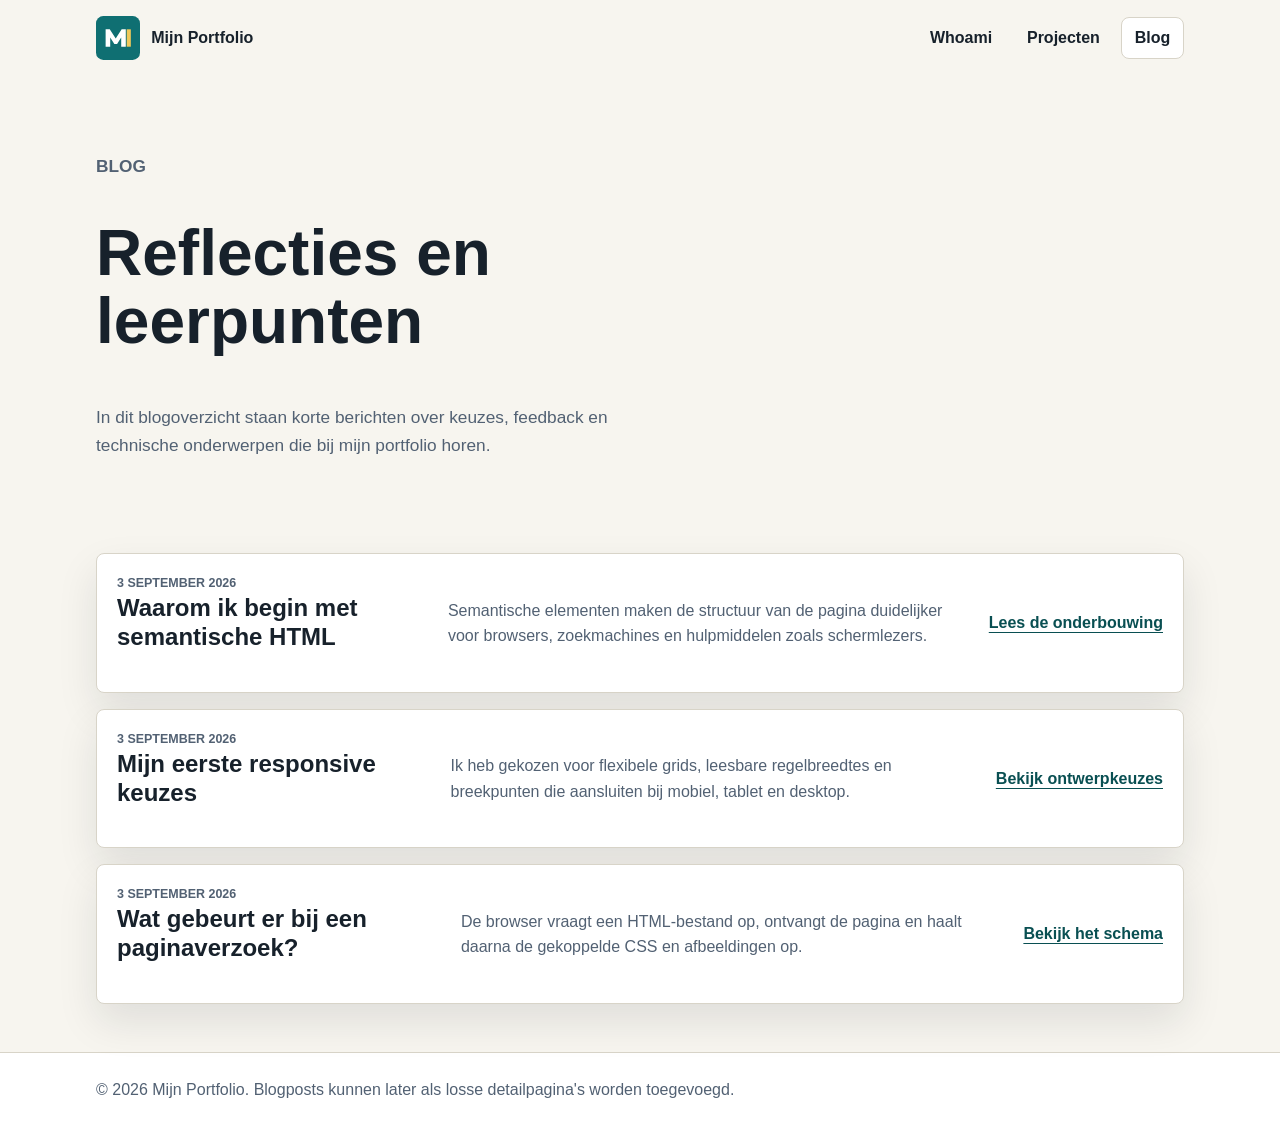
==== blog.html @ 1630dc41 "website gemaakt met css" ====
<!doctype html>
<html lang="nl">
  <head>
    <meta charset="utf-8">
    <meta name="viewport" content="width=device-width, initial-scale=1">
    <meta
      name="description"
      content="Blogoverzicht met reflecties over webontwikkeling en portfolio-opbouw."
    >
    <title>Blog | Portfolio</title>
    <link rel="stylesheet" href="assets/css/styles.css">
  </head>
  <body>
    <header class="site-header">
      <a class="brand" href="index.html" aria-label="Naar de whoami-pagina">
        <img src="assets/img/portfolio-mark.svg" alt="Portfolio monogram" width="44" height="44">
        <span>Mijn Portfolio</span>
      </a>

      <nav class="site-nav" aria-label="Hoofdnavigatie">
        <ul>
          <li><a href="index.html">Whoami</a></li>
          <li><a href="projecten.html">Projecten</a></li>
          <li><a href="blog.html" aria-current="page">Blog</a></li>
        </ul>
      </nav>
    </header>

    <main>
      <section class="page-heading" aria-labelledby="blog-title">
        <p class="eyebrow">Blog</p>
        <h1 id="blog-title">Reflecties en leerpunten</h1>
        <p>
          In dit blogoverzicht staan korte berichten over keuzes, feedback en
          technische onderwerpen die bij mijn portfolio horen.
        </p>
      </section>

      <section class="post-list" aria-label="Blogposts">
        <article class="post-preview">
          <div>
            <p class="post-date">3 september 2026</p>
            <h2>Waarom ik begin met semantische HTML</h2>
          </div>
          <p>
            Semantische elementen maken de structuur van de pagina duidelijker voor
            browsers, zoekmachines en hulpmiddelen zoals schermlezers.
          </p>
          <a href="docs/onderbouwing.md">Lees de onderbouwing</a>
        </article>

        <article class="post-preview">
          <div>
            <p class="post-date">3 september 2026</p>
            <h2>Mijn eerste responsive keuzes</h2>
          </div>
          <p>
            Ik heb gekozen voor flexibele grids, leesbare regelbreedtes en
            breekpunten die aansluiten bij mobiel, tablet en desktop.
          </p>
          <a href="docs/onderbouwing.md">Bekijk ontwerpkeuzes</a>
        </article>

        <article class="post-preview">
          <div>
            <p class="post-date">3 september 2026</p>
            <h2>Wat gebeurt er bij een paginaverzoek?</h2>
          </div>
          <p>
            De browser vraagt een HTML-bestand op, ontvangt de pagina en haalt daarna
            de gekoppelde CSS en afbeeldingen op.
          </p>
          <a href="docs/request-response.md">Bekijk het schema</a>
        </article>
      </section>
    </main>

    <footer class="site-footer">
      <p>&copy; 2026 Mijn Portfolio. Blogposts kunnen later als losse detailpagina's worden toegevoegd.</p>
    </footer>
  </body>
</html>
---- assets/css/styles.css ----
:root {
  color-scheme: light;
  --color-ink: #17212b;
  --color-muted: #526173;
  --color-page: #f7f5ef;
  --color-surface: #ffffff;
  --color-line: #d8d4c8;
  --color-primary: #0f6f72;
  --color-primary-dark: #094f52;
  --color-accent: #b6422f;
  --color-soft: #e7f3f0;
  --shadow-soft: 0 18px 40px rgb(23 33 43 / 10%);
  --radius: 8px;
  --max-width: 1120px;
}

* {
  box-sizing: border-box;
}

body {
  margin: 0;
  color: var(--color-ink);
  background: var(--color-page);
  font-family: Arial, Helvetica, sans-serif;
  line-height: 1.6;
}

img {
  display: block;
  max-width: 100%;
}

a {
  color: var(--color-primary-dark);
  text-decoration-thickness: 0.08em;
  text-underline-offset: 0.22em;
}

a:focus-visible,
button:focus-visible {
  outline: 3px solid var(--color-accent);
  outline-offset: 4px;
}

.site-header {
  display: flex;
  align-items: center;
  justify-content: space-between;
  gap: 1rem;
  max-width: var(--max-width);
  margin: 0 auto;
  padding: 1rem;
}

.brand {
  display: inline-flex;
  align-items: center;
  gap: 0.7rem;
  color: var(--color-ink);
  font-weight: 700;
  text-decoration: none;
}

.brand img {
  width: 2.75rem;
  height: 2.75rem;
}

.site-nav ul {
  display: flex;
  flex-wrap: wrap;
  justify-content: flex-end;
  gap: 0.45rem;
  margin: 0;
  padding: 0;
  list-style: none;
}

.site-nav a {
  display: inline-block;
  min-height: 2.5rem;
  padding: 0.48rem 0.8rem;
  border: 1px solid transparent;
  border-radius: var(--radius);
  color: var(--color-ink);
  font-weight: 700;
  text-decoration: none;
}

.site-nav a:hover,
.site-nav a[aria-current="page"] {
  border-color: var(--color-line);
  background: var(--color-surface);
}

main {
  max-width: var(--max-width);
  margin: 0 auto;
  padding: 0 1rem 3rem;
}

.intro-section,
.page-heading {
  display: grid;
  gap: 2rem;
  padding: clamp(2rem, 6vw, 5rem) 0;
}

.intro-section {
  grid-template-columns: minmax(0, 1.3fr) minmax(280px, 0.7fr);
  align-items: center;
}

.intro-copy h1,
.page-heading h1 {
  max-width: 12ch;
  margin: 0;
  font-size: clamp(2.25rem, 4rem, 4.75rem);
  line-height: 1.05;
}

.intro-copy p,
.page-heading p {
  max-width: 62ch;
  color: var(--color-muted);
  font-size: 1.08rem;
}

.eyebrow,
.tag,
.post-date {
  margin: 0 0 0.5rem;
  color: var(--color-accent);
  font-size: 0.78rem;
  font-weight: 800;
  letter-spacing: 0;
  text-transform: uppercase;
}

.intro-actions {
  display: flex;
  flex-wrap: wrap;
  gap: 0.75rem;
  margin-top: 1.5rem;
}

.button {
  display: inline-flex;
  align-items: center;
  justify-content: center;
  min-height: 2.75rem;
  padding: 0.65rem 1rem;
  border: 1px solid var(--color-primary);
  border-radius: var(--radius);
  font-weight: 800;
  text-decoration: none;
}

.button.primary {
  color: #ffffff;
  background: var(--color-primary);
}

.button.primary:hover {
  background: var(--color-primary-dark);
}

.button.secondary {
  color: var(--color-primary-dark);
  background: transparent;
}

.profile-panel,
.card,
.post-preview {
  border: 1px solid var(--color-line);
  border-radius: var(--radius);
  background: var(--color-surface);
  box-shadow: var(--shadow-soft);
}

.profile-panel {
  padding: 1.5rem;
}

.profile-panel h2,
.card h2,
.post-preview h2,
.two-column h3 {
  margin-top: 0;
  line-height: 1.2;
}

.profile-panel dl {
  display: grid;
  gap: 1rem;
  margin: 0;
}

.profile-panel dt {
  color: var(--color-muted);
  font-size: 0.9rem;
  font-weight: 700;
}

.profile-panel dd {
  margin: 0;
  font-weight: 700;
}

.content-band {
  padding: 2rem;
  border-top: 4px solid var(--color-primary);
  background: var(--color-soft);
}

.section-heading {
  margin-bottom: 1.5rem;
}

.section-heading h2 {
  margin: 0;
  font-size: clamp(1.7rem, 3vw, 2.5rem);
}

.two-column,
.card-grid {
  display: grid;
  grid-template-columns: repeat(2, minmax(0, 1fr));
  gap: 1rem;
}

.card-grid {
  grid-template-columns: repeat(3, minmax(0, 1fr));
}

.card {
  display: flex;
  flex-direction: column;
  min-height: 18rem;
  padding: 1.25rem;
}

.card p {
  color: var(--color-muted);
}

.meta-list {
  margin: auto 0 0;
  padding-left: 1.2rem;
}

.post-list {
  display: grid;
  gap: 1rem;
}

.post-preview {
  display: grid;
  grid-template-columns: minmax(14rem, 0.6fr) minmax(0, 1fr) auto;
  align-items: center;
  gap: 1rem;
  padding: 1.25rem;
}

.post-preview p {
  margin: 0;
  color: var(--color-muted);
}

.post-preview a {
  font-weight: 800;
  white-space: nowrap;
}

.site-footer {
  border-top: 1px solid var(--color-line);
  color: var(--color-muted);
  background: var(--color-surface);
}

.site-footer p {
  max-width: var(--max-width);
  margin: 0 auto;
  padding: 1.5rem 1rem;
}

@media (max-width: 768px) {
  .site-header,
  .intro-section,
  .post-preview {
    grid-template-columns: 1fr;
  }

  .site-header {
    display: grid;
    align-items: start;
  }

  .site-nav ul {
    justify-content: flex-start;
  }

  .intro-copy h1,
  .page-heading h1 {
    max-width: 14ch;
    font-size: 2.7rem;
  }

  .card-grid,
  .two-column {
    grid-template-columns: 1fr;
  }

  .post-preview a {
    white-space: normal;
  }
}

@media (max-width: 480px) {
  .site-header,
  main {
    padding-inline: 0.75rem;
  }

  .brand span {
    font-size: 0.95rem;
  }

  .site-nav a {
    padding-inline: 0.62rem;
  }

  .intro-copy h1,
  .page-heading h1 {
    font-size: 2.2rem;
  }

  .content-band {
    padding: 1.25rem;
  }
}
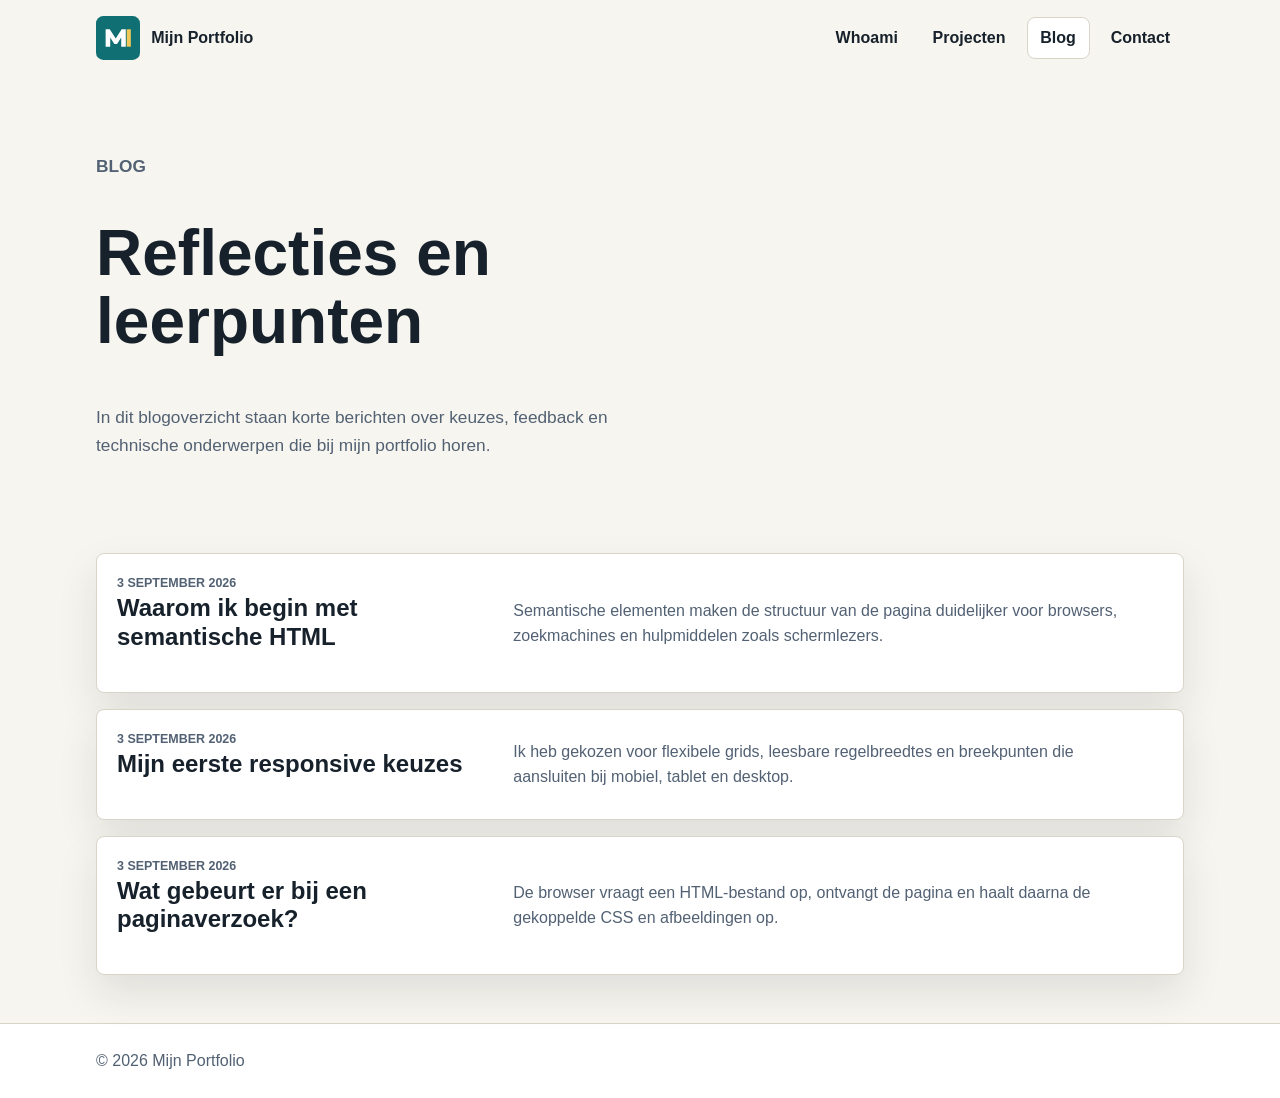
==== commit 7d0a413b: "Opdracht 2" ====
--- a/blog.html
+++ b/blog.html
@@ -22,6 +22,7 @@
           <li><a href="index.html">Whoami</a></li>
           <li><a href="projecten.html">Projecten</a></li>
           <li><a href="blog.html" aria-current="page">Blog</a></li>
+          <li><a href="contact.html">Contact</a></li>
         </ul>
       </nav>
     </header>
@@ -46,7 +47,6 @@
             Semantische elementen maken de structuur van de pagina duidelijker voor
             browsers, zoekmachines en hulpmiddelen zoals schermlezers.
           </p>
-          <a href="docs/onderbouwing.md">Lees de onderbouwing</a>
         </article>
 
         <article class="post-preview">
@@ -58,7 +58,6 @@
             Ik heb gekozen voor flexibele grids, leesbare regelbreedtes en
             breekpunten die aansluiten bij mobiel, tablet en desktop.
           </p>
-          <a href="docs/onderbouwing.md">Bekijk ontwerpkeuzes</a>
         </article>
 
         <article class="post-preview">
@@ -70,13 +69,12 @@
             De browser vraagt een HTML-bestand op, ontvangt de pagina en haalt daarna
             de gekoppelde CSS en afbeeldingen op.
           </p>
-          <a href="docs/request-response.md">Bekijk het schema</a>
         </article>
       </section>
     </main>
 
     <footer class="site-footer">
-      <p>&copy; 2026 Mijn Portfolio. Blogposts kunnen later als losse detailpagina's worden toegevoegd.</p>
+      <p>&copy; 2026 Mijn Portfolio</p>
     </footer>
   </body>
 </html>
--- a/assets/css/styles.css
+++ b/assets/css/styles.css
@@ -286,6 +286,96 @@
   padding: 1.5rem 1rem;
 }
 
+.project-controls {
+  display: flex;
+  flex-wrap: wrap;
+  align-items: end;
+  gap: 1rem 2rem;
+  margin-bottom: 1rem;
+  padding: 1.25rem;
+  border: 1px solid var(--color-line);
+  border-radius: var(--radius);
+  background: var(--color-surface);
+}
+
+.project-controls h2 {
+  margin-top: 0;
+  font-size: 1.3rem;
+}
+
+.project-controls label,
+.form-field label {
+  display: block;
+  margin-bottom: 0.4rem;
+  font-weight: 700;
+}
+
+.project-controls select,
+.form-field input,
+.form-field textarea {
+  width: 100%;
+  padding: 0.7rem;
+  border: 1px solid var(--color-line);
+  border-radius: var(--radius);
+  color: var(--color-ink);
+  background: var(--color-surface);
+  font: inherit;
+}
+
+.form-field textarea {
+  resize: vertical;
+}
+
+.project-controls select:focus-visible,
+.form-field input:focus-visible,
+.form-field textarea:focus-visible {
+  outline: 3px solid var(--color-accent);
+  outline-offset: 3px;
+}
+
+#project-count {
+  margin: 0 0 1rem;
+  color: var(--color-muted);
+  font-weight: 700;
+}
+
+.contact-form {
+  display: grid;
+  gap: 1.25rem;
+  max-width: 45rem;
+}
+
+.form-field {
+  display: grid;
+}
+
+.form-error {
+  margin: 0.4rem 0 0;
+  color: #9f1d1d;
+  font-weight: 700;
+}
+
+.form-status {
+  margin: 0;
+  font-weight: 700;
+}
+
+#weather-status {
+  margin-top: 1rem;
+  color: var(--color-muted);
+}
+
+#weather-result p {
+  margin-bottom: 0;
+  font-size: 1.1rem;
+  font-weight: 700;
+}
+
+button.button {
+  cursor: pointer;
+  font: inherit;
+}
+
 @media (max-width: 768px) {
   .site-header,
   .intro-section,
